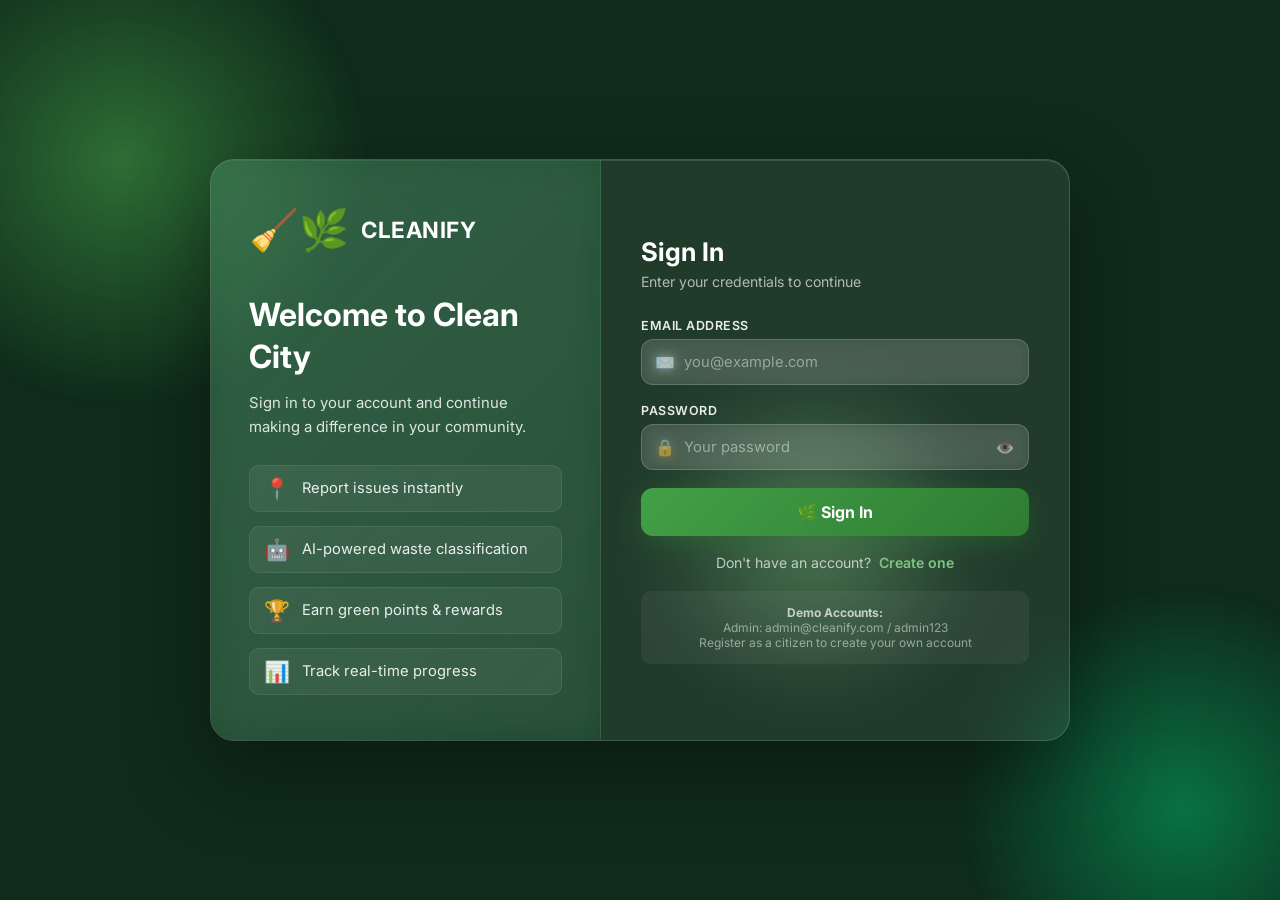
==== templates/index.html @ 33d27224 "initial clean commit" ====
<!DOCTYPE html>
<html lang="en">
<head>
    <meta charset="UTF-8">
    <meta name="viewport" content="width=device-width, initial-scale=1.0">
    <title>Sign In - CLEANIFY</title>
    <link href="https://fonts.googleapis.com/css2?family=Inter:wght@400;500;600;700;800&display=swap" rel="stylesheet">
    <style>
        * { margin: 0; padding: 0; box-sizing: border-box; }
        body {
            font-family: 'Inter', sans-serif;
            background: #0f2b1a;
            min-height: 100vh;
            display: flex;
            align-items: center;
            justify-content: center;
            position: relative;
            overflow: hidden;
        }
        body::before {
            content: '';
            position: fixed;
            top: -10%; left: -10%;
            width: 500px; height: 500px;
            background: radial-gradient(circle, rgba(76,175,80,0.5) 0%, transparent 70%);
            border-radius: 50%;
            animation: blob1 18s ease-in-out infinite;
            z-index: 0;
        }
        body::after {
            content: '';
            position: fixed;
            bottom: -15%; right: -10%;
            width: 450px; height: 450px;
            background: radial-gradient(circle, rgba(0,200,120,0.45) 0%, transparent 70%);
            border-radius: 50%;
            animation: blob2 22s ease-in-out infinite;
            z-index: 0;
        }
        @keyframes blob1 { 0%,100%{transform:translate(0,0) scale(1);} 33%{transform:translate(80px,60px) scale(1.15);} 66%{transform:translate(-40px,100px) scale(0.9);} }
        @keyframes blob2 { 0%,100%{transform:translate(0,0) scale(1);} 33%{transform:translate(-70px,-50px) scale(1.1);} 66%{transform:translate(50px,-80px) scale(0.95);} }
        @keyframes fadeInUp { from{opacity:0;transform:translateY(20px);} to{opacity:1;transform:translateY(0);} }
        @keyframes bounce { 0%,100%{transform:translateY(0);} 50%{transform:translateY(-10px);} }
        @keyframes spin { to{transform:rotate(360deg);} }

        .login-wrapper {
            width: 100%;
            max-width: 900px;
            padding: 20px;
            position: relative;
            z-index: 1;
            animation: fadeInUp 0.6s ease-out;
        }
        .login-container {
            display: grid;
            grid-template-columns: 1fr 1.2fr;
            background: rgba(255,255,255,0.08);
            border-radius: 24px;
            overflow: hidden;
            box-shadow: 0 30px 80px rgba(0,0,0,0.35), inset 0 1px 0 rgba(255,255,255,0.12);
            border: 1px solid rgba(255,255,255,0.15);
            backdrop-filter: blur(24px);
        }
        .login-branding {
            background: linear-gradient(135deg, rgba(46,125,79,0.45) 0%, rgba(27,94,54,0.35) 100%);
            backdrop-filter: blur(16px);
            border-right: 1px solid rgba(255,255,255,0.08);
            padding: 45px 38px;
            display: flex;
            flex-direction: column;
            justify-content: center;
            gap: 20px;
        }
        .brand-header { display:flex;align-items:center;gap:12px;margin-bottom:20px; }
        .brand-header .logo-icon { font-size:2.5rem;animation:bounce 2s ease-in-out infinite; }
        .brand-header .logo-text { font-size:1.4rem;font-weight:700;color:white;letter-spacing:0.5px; }
        .brand-content h1 { font-size:2rem;color:white;margin-bottom:15px;line-height:1.3; }
        .brand-content p { font-size:0.93rem;color:rgba(255,255,255,0.85);line-height:1.6;margin-bottom:25px; }
        .features-list { list-style:none;display:flex;flex-direction:column;gap:14px; }
        .features-list li {
            display:flex;align-items:center;gap:12px;font-size:0.92rem;color:rgba(255,255,255,0.9);
            padding:10px 14px;background:rgba(255,255,255,0.06);border-radius:10px;
            border:1px solid rgba(255,255,255,0.08);transition:all 0.3s ease;
        }
        .features-list li:hover { background:rgba(255,255,255,0.1);transform:translateX(4px); }
        .feature-icon { font-size:1.3rem;flex-shrink:0; }

        .login-form-wrapper {
            padding: 50px 40px;
            display: flex;
            flex-direction: column;
            justify-content: center;
        }
        .form-header { margin-bottom:28px; }
        .form-header h2 { font-size:1.6rem;color:white;margin-bottom:6px;font-weight:700; }
        .form-header p { font-size:0.88rem;color:rgba(255,255,255,0.65); }

        .form-group { margin-bottom:18px; }
        .form-group label { display:block;font-size:0.78rem;font-weight:600;color:rgba(255,255,255,0.9);margin-bottom:6px;text-transform:uppercase;letter-spacing:0.5px; }
        .input-wrapper { position:relative; }
        .input-icon { position:absolute;left:14px;top:50%;transform:translateY(-50%);font-size:1rem;opacity:0.5;pointer-events:none; }
        .input-wrapper input {
            width:100%;padding:13px 14px 13px 42px;
            border:1.5px solid rgba(255,255,255,0.18);border-radius:12px;
            background:rgba(255,255,255,0.1);backdrop-filter:blur(6px);
            color:white;font-size:0.92rem;font-family:'Inter',sans-serif;
            transition:all 0.35s;
        }
        .input-wrapper input::placeholder { color:rgba(255,255,255,0.45); }
        .input-wrapper input:focus { outline:none;border-color:#4caf50;background:rgba(255,255,255,0.1);box-shadow:0 0 0 4px rgba(76,175,80,0.15); }
        .toggle-password {
            position:absolute;right:14px;top:50%;transform:translateY(-50%);
            background:none;border:none;color:rgba(255,255,255,0.5);cursor:pointer;font-size:1rem;
        }
        .toggle-password:hover { color:rgba(255,255,255,0.8); }

        .login-btn {
            width:100%;padding:14px;
            background:linear-gradient(135deg,#43a047 0%,#2e7d32 100%);
            border:none;border-radius:12px;color:white;font-size:1rem;font-weight:700;
            font-family:'Inter',sans-serif;cursor:pointer;
            transition:all 0.35s;box-shadow:0 8px 24px rgba(46,125,50,0.35);
            position:relative;overflow:hidden;
        }
        .login-btn:hover:not(:disabled) { transform:translateY(-3px);box-shadow:0 14px 36px rgba(46,125,50,0.5); }
        .login-btn:disabled { opacity:0.5;cursor:not-allowed; }
        .login-btn .btn-loading { display:none; }
        .login-btn.loading .btn-text { visibility:hidden; }
        .login-btn.loading .btn-loading { display:block;position:absolute;top:50%;left:50%;transform:translate(-50%,-50%); }
        .spinner { width:22px;height:22px;border:3px solid rgba(255,255,255,0.3);border-top-color:white;border-radius:50%;animation:spin 0.7s linear infinite; }

        .auth-msg { margin-top:14px;padding:12px;border-radius:10px;text-align:center;font-size:0.88rem;font-weight:500;display:none; }
        .auth-msg.success { background:rgba(129,199,132,0.15);color:#81c784;border:1px solid rgba(129,199,132,0.3); }
        .auth-msg.error { background:rgba(255,71,87,0.15);color:#ff4757;border:1px solid rgba(255,71,87,0.3); }

        .register-prompt { text-align:center;margin-top:18px;font-size:0.88rem;color:rgba(255,255,255,0.7); }
        .register-prompt a { color:#81c784;text-decoration:none;font-weight:600;margin-left:4px; }
        .register-prompt a:hover { color:#a5d6a7; }

        @media (max-width: 768px) {
            .login-container { grid-template-columns: 1fr; }
            .login-branding { display: none; }
            .login-form-wrapper { padding: 36px 28px; }
        }
    </style>
</head>
<body>
    <div style="position:fixed;top:40%;left:50%;width:350px;height:350px;background:radial-gradient(circle,rgba(129,199,132,0.4) 0%,transparent 70%);border-radius:50%;animation:blob1 25s ease-in-out infinite reverse;z-index:0;"></div>

    <div class="login-wrapper">
        <div class="login-container">
            <!-- Branding -->
            <div class="login-branding">
                <div class="brand-header">
                    <span class="logo-icon">🧹🌿</span>
                    <span class="logo-text">CLEANIFY</span>
                </div>
                <div class="brand-content">
                    <h1>Welcome to Clean City</h1>
                    <p>Sign in to your account and continue making a difference in your community.</p>
                    <ul class="features-list">
                        <li><span class="feature-icon">📍</span>Report issues instantly</li>
                        <li><span class="feature-icon">🤖</span>AI-powered waste classification</li>
                        <li><span class="feature-icon">🏆</span>Earn green points & rewards</li>
                        <li><span class="feature-icon">📊</span>Track real-time progress</li>
                    </ul>
                </div>
            </div>

            <!-- Login Form -->
            <div class="login-form-wrapper">
                <div class="form-header">
                    <h2>Sign In</h2>
                    <p>Enter your credentials to continue</p>
                </div>

                <form id="loginForm" onsubmit="handleLogin(event)" novalidate>
                    <div class="form-group">
                        <label for="email">Email Address</label>
                        <div class="input-wrapper">
                            <span class="input-icon">✉️</span>
                            <input type="email" id="email" placeholder="you@example.com" required autocomplete="email">
                        </div>
                    </div>

                    <div class="form-group">
                        <label for="password">Password</label>
                        <div class="input-wrapper">
                            <span class="input-icon">🔒</span>
                            <input type="password" id="password" placeholder="Your password" required autocomplete="current-password">
                            <button type="button" class="toggle-password" onclick="toggleVis('password', this)">👁️</button>
                        </div>
                    </div>

                    <button type="submit" class="login-btn" id="loginBtn">
                        <span class="btn-text">🌿 Sign In</span>
                        <span class="btn-loading"><div class="spinner"></div></span>
                    </button>
                </form>

                <div id="authMsg" class="auth-msg"></div>

                <p class="register-prompt">
                    Don't have an account? <a href="./reg.html">Create one</a>
                </p>

                <div style="margin-top:20px;padding:14px;background:rgba(255,255,255,0.05);border-radius:10px;font-size:12px;color:rgba(255,255,255,0.5);text-align:center;">
                    <strong style="color:rgba(255,255,255,0.7);">Demo Accounts:</strong><br>
                    Admin: admin@cleanify.com / admin123<br>
                    Register as a citizen to create your own account
                </div>
            </div>
        </div>
    </div>

    <script>
        const API = '';

        // If already logged in, redirect
        const token = localStorage.getItem('cleanify_token');
        const role = localStorage.getItem('cleanify_role');
        if (token) {
            if (role === 'admin') window.location.href = './admin.html';
            else window.location.href = './user.html';
        }

        function toggleVis(inputId, btn) {
            const input = document.getElementById(inputId);
            input.type = input.type === 'password' ? 'text' : 'password';
            btn.textContent = input.type === 'password' ? '👁️' : '🙈';
        }

        async function handleLogin(e) {
            e.preventDefault();
            const email = document.getElementById('email').value.trim();
            const password = document.getElementById('password').value;
            const btn = document.getElementById('loginBtn');
            const msgEl = document.getElementById('authMsg');

            if (!email || !password) {
                showMsg('Please enter email and password.', 'error');
                return;
            }

            btn.classList.add('loading');
            btn.disabled = true;
            msgEl.style.display = 'none';

            try {
                const res = await fetch(`${API}/api/auth/login`, {
                    method: 'POST',
                    headers: { 'Content-Type': 'application/json' },
                    body: JSON.stringify({ email, password })
                });

                const data = await res.json();
                if (!res.ok) throw new Error(data.error || 'Login failed');

                localStorage.setItem('cleanify_token', data.token);
                localStorage.setItem('cleanify_role', data.role);
                localStorage.setItem('cleanify_name', data.fullname);

                showMsg(`✅ Welcome back, ${data.fullname}! Redirecting...`, 'success');
                setTimeout(() => {
                    if (data.role === 'admin') window.location.href = './admin.html';
                    else window.location.href = './user.html';
                }, 1000);

            } catch (err) {
                showMsg(err.message, 'error');
            } finally {
                btn.classList.remove('loading');
                btn.disabled = false;
            }
        }

        function showMsg(msg, type) {
            const el = document.getElementById('authMsg');
            el.textContent = msg;
            el.className = `auth-msg ${type}`;
            el.style.display = 'block';
        }
    </script>
</body>
</html>
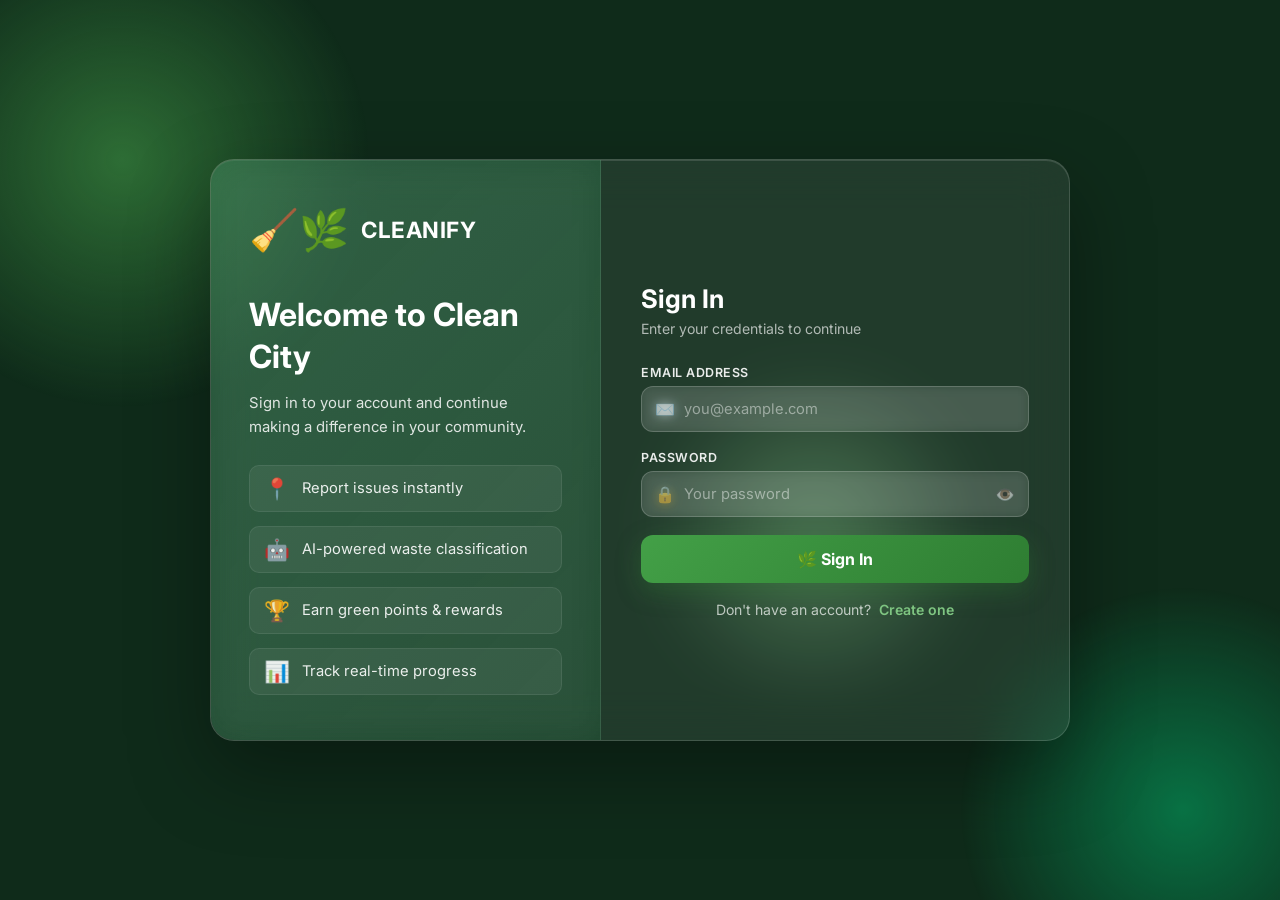
==== commit 06031c11: "new frontend" ====
--- a/templates/index.html
+++ b/templates/index.html
@@ -7,149 +7,57 @@
     <link href="https://fonts.googleapis.com/css2?family=Inter:wght@400;500;600;700;800&display=swap" rel="stylesheet">
     <style>
         * { margin: 0; padding: 0; box-sizing: border-box; }
-        body {
-            font-family: 'Inter', sans-serif;
-            background: #0f2b1a;
-            min-height: 100vh;
-            display: flex;
-            align-items: center;
-            justify-content: center;
-            position: relative;
-            overflow: hidden;
-        }
-        body::before {
-            content: '';
-            position: fixed;
-            top: -10%; left: -10%;
-            width: 500px; height: 500px;
-            background: radial-gradient(circle, rgba(76,175,80,0.5) 0%, transparent 70%);
-            border-radius: 50%;
-            animation: blob1 18s ease-in-out infinite;
-            z-index: 0;
-        }
-        body::after {
-            content: '';
-            position: fixed;
-            bottom: -15%; right: -10%;
-            width: 450px; height: 450px;
-            background: radial-gradient(circle, rgba(0,200,120,0.45) 0%, transparent 70%);
-            border-radius: 50%;
-            animation: blob2 22s ease-in-out infinite;
-            z-index: 0;
-        }
+        body { font-family: 'Inter', sans-serif; background: #0f2b1a; min-height: 100vh; display: flex; align-items: center; justify-content: center; position: relative; overflow: hidden; }
+        body::before { content: ''; position: fixed; top: -10%; left: -10%; width: 500px; height: 500px; background: radial-gradient(circle, rgba(76,175,80,0.5) 0%, transparent 70%); border-radius: 50%; animation: blob1 18s ease-in-out infinite; z-index: 0; }
+        body::after { content: ''; position: fixed; bottom: -15%; right: -10%; width: 450px; height: 450px; background: radial-gradient(circle, rgba(0,200,120,0.45) 0%, transparent 70%); border-radius: 50%; animation: blob2 22s ease-in-out infinite; z-index: 0; }
         @keyframes blob1 { 0%,100%{transform:translate(0,0) scale(1);} 33%{transform:translate(80px,60px) scale(1.15);} 66%{transform:translate(-40px,100px) scale(0.9);} }
         @keyframes blob2 { 0%,100%{transform:translate(0,0) scale(1);} 33%{transform:translate(-70px,-50px) scale(1.1);} 66%{transform:translate(50px,-80px) scale(0.95);} }
         @keyframes fadeInUp { from{opacity:0;transform:translateY(20px);} to{opacity:1;transform:translateY(0);} }
         @keyframes bounce { 0%,100%{transform:translateY(0);} 50%{transform:translateY(-10px);} }
         @keyframes spin { to{transform:rotate(360deg);} }
-
-        .login-wrapper {
-            width: 100%;
-            max-width: 900px;
-            padding: 20px;
-            position: relative;
-            z-index: 1;
-            animation: fadeInUp 0.6s ease-out;
-        }
-        .login-container {
-            display: grid;
-            grid-template-columns: 1fr 1.2fr;
-            background: rgba(255,255,255,0.08);
-            border-radius: 24px;
-            overflow: hidden;
-            box-shadow: 0 30px 80px rgba(0,0,0,0.35), inset 0 1px 0 rgba(255,255,255,0.12);
-            border: 1px solid rgba(255,255,255,0.15);
-            backdrop-filter: blur(24px);
-        }
-        .login-branding {
-            background: linear-gradient(135deg, rgba(46,125,79,0.45) 0%, rgba(27,94,54,0.35) 100%);
-            backdrop-filter: blur(16px);
-            border-right: 1px solid rgba(255,255,255,0.08);
-            padding: 45px 38px;
-            display: flex;
-            flex-direction: column;
-            justify-content: center;
-            gap: 20px;
-        }
+        .login-wrapper { width:100%;max-width:900px;padding:20px;position:relative;z-index:1;animation:fadeInUp 0.6s ease-out; }
+        .login-container { display:grid;grid-template-columns:1fr 1.2fr;background:rgba(255,255,255,0.08);border-radius:24px;overflow:hidden;box-shadow:0 30px 80px rgba(0,0,0,0.35),inset 0 1px 0 rgba(255,255,255,0.12);border:1px solid rgba(255,255,255,0.15);backdrop-filter:blur(24px); }
+        .login-branding { background:linear-gradient(135deg,rgba(46,125,79,0.45) 0%,rgba(27,94,54,0.35) 100%);backdrop-filter:blur(16px);border-right:1px solid rgba(255,255,255,0.08);padding:45px 38px;display:flex;flex-direction:column;justify-content:center;gap:20px; }
         .brand-header { display:flex;align-items:center;gap:12px;margin-bottom:20px; }
         .brand-header .logo-icon { font-size:2.5rem;animation:bounce 2s ease-in-out infinite; }
         .brand-header .logo-text { font-size:1.4rem;font-weight:700;color:white;letter-spacing:0.5px; }
         .brand-content h1 { font-size:2rem;color:white;margin-bottom:15px;line-height:1.3; }
         .brand-content p { font-size:0.93rem;color:rgba(255,255,255,0.85);line-height:1.6;margin-bottom:25px; }
         .features-list { list-style:none;display:flex;flex-direction:column;gap:14px; }
-        .features-list li {
-            display:flex;align-items:center;gap:12px;font-size:0.92rem;color:rgba(255,255,255,0.9);
-            padding:10px 14px;background:rgba(255,255,255,0.06);border-radius:10px;
-            border:1px solid rgba(255,255,255,0.08);transition:all 0.3s ease;
-        }
+        .features-list li { display:flex;align-items:center;gap:12px;font-size:0.92rem;color:rgba(255,255,255,0.9);padding:10px 14px;background:rgba(255,255,255,0.06);border-radius:10px;border:1px solid rgba(255,255,255,0.08);transition:all 0.3s ease; }
         .features-list li:hover { background:rgba(255,255,255,0.1);transform:translateX(4px); }
         .feature-icon { font-size:1.3rem;flex-shrink:0; }
-
-        .login-form-wrapper {
-            padding: 50px 40px;
-            display: flex;
-            flex-direction: column;
-            justify-content: center;
-        }
+        .login-form-wrapper { padding:50px 40px;display:flex;flex-direction:column;justify-content:center; }
         .form-header { margin-bottom:28px; }
         .form-header h2 { font-size:1.6rem;color:white;margin-bottom:6px;font-weight:700; }
         .form-header p { font-size:0.88rem;color:rgba(255,255,255,0.65); }
-
         .form-group { margin-bottom:18px; }
         .form-group label { display:block;font-size:0.78rem;font-weight:600;color:rgba(255,255,255,0.9);margin-bottom:6px;text-transform:uppercase;letter-spacing:0.5px; }
         .input-wrapper { position:relative; }
         .input-icon { position:absolute;left:14px;top:50%;transform:translateY(-50%);font-size:1rem;opacity:0.5;pointer-events:none; }
-        .input-wrapper input {
-            width:100%;padding:13px 14px 13px 42px;
-            border:1.5px solid rgba(255,255,255,0.18);border-radius:12px;
-            background:rgba(255,255,255,0.1);backdrop-filter:blur(6px);
-            color:white;font-size:0.92rem;font-family:'Inter',sans-serif;
-            transition:all 0.35s;
-        }
+        .input-wrapper input { width:100%;padding:13px 14px 13px 42px;border:1.5px solid rgba(255,255,255,0.18);border-radius:12px;background:rgba(255,255,255,0.1);backdrop-filter:blur(6px);color:white;font-size:0.92rem;font-family:'Inter',sans-serif;transition:all 0.35s; }
         .input-wrapper input::placeholder { color:rgba(255,255,255,0.45); }
-        .input-wrapper input:focus { outline:none;border-color:#4caf50;background:rgba(255,255,255,0.1);box-shadow:0 0 0 4px rgba(76,175,80,0.15); }
-        .toggle-password {
-            position:absolute;right:14px;top:50%;transform:translateY(-50%);
-            background:none;border:none;color:rgba(255,255,255,0.5);cursor:pointer;font-size:1rem;
-        }
-        .toggle-password:hover { color:rgba(255,255,255,0.8); }
-
-        .login-btn {
-            width:100%;padding:14px;
-            background:linear-gradient(135deg,#43a047 0%,#2e7d32 100%);
-            border:none;border-radius:12px;color:white;font-size:1rem;font-weight:700;
-            font-family:'Inter',sans-serif;cursor:pointer;
-            transition:all 0.35s;box-shadow:0 8px 24px rgba(46,125,50,0.35);
-            position:relative;overflow:hidden;
-        }
+        .input-wrapper input:focus { outline:none;border-color:#4caf50;box-shadow:0 0 0 4px rgba(76,175,80,0.15); }
+        .toggle-password { position:absolute;right:14px;top:50%;transform:translateY(-50%);background:none;border:none;color:rgba(255,255,255,0.5);cursor:pointer;font-size:1rem; }
+        .login-btn { width:100%;padding:14px;background:linear-gradient(135deg,#43a047 0%,#2e7d32 100%);border:none;border-radius:12px;color:white;font-size:1rem;font-weight:700;font-family:'Inter',sans-serif;cursor:pointer;transition:all 0.35s;box-shadow:0 8px 24px rgba(46,125,50,0.35);position:relative;overflow:hidden; }
         .login-btn:hover:not(:disabled) { transform:translateY(-3px);box-shadow:0 14px 36px rgba(46,125,50,0.5); }
         .login-btn:disabled { opacity:0.5;cursor:not-allowed; }
         .login-btn .btn-loading { display:none; }
         .login-btn.loading .btn-text { visibility:hidden; }
         .login-btn.loading .btn-loading { display:block;position:absolute;top:50%;left:50%;transform:translate(-50%,-50%); }
         .spinner { width:22px;height:22px;border:3px solid rgba(255,255,255,0.3);border-top-color:white;border-radius:50%;animation:spin 0.7s linear infinite; }
-
         .auth-msg { margin-top:14px;padding:12px;border-radius:10px;text-align:center;font-size:0.88rem;font-weight:500;display:none; }
         .auth-msg.success { background:rgba(129,199,132,0.15);color:#81c784;border:1px solid rgba(129,199,132,0.3); }
         .auth-msg.error { background:rgba(255,71,87,0.15);color:#ff4757;border:1px solid rgba(255,71,87,0.3); }
-
         .register-prompt { text-align:center;margin-top:18px;font-size:0.88rem;color:rgba(255,255,255,0.7); }
         .register-prompt a { color:#81c784;text-decoration:none;font-weight:600;margin-left:4px; }
-        .register-prompt a:hover { color:#a5d6a7; }
-
-        @media (max-width: 768px) {
-            .login-container { grid-template-columns: 1fr; }
-            .login-branding { display: none; }
-            .login-form-wrapper { padding: 36px 28px; }
-        }
+        @media (max-width:768px) { .login-container{grid-template-columns:1fr;} .login-branding{display:none;} .login-form-wrapper{padding:36px 28px;} }
     </style>
 </head>
 <body>
     <div style="position:fixed;top:40%;left:50%;width:350px;height:350px;background:radial-gradient(circle,rgba(129,199,132,0.4) 0%,transparent 70%);border-radius:50%;animation:blob1 25s ease-in-out infinite reverse;z-index:0;"></div>
-
     <div class="login-wrapper">
         <div class="login-container">
-            <!-- Branding -->
             <div class="login-branding">
                 <div class="brand-header">
                     <span class="logo-icon">🧹🌿</span>
@@ -166,14 +74,11 @@
                     </ul>
                 </div>
             </div>
-
-            <!-- Login Form -->
             <div class="login-form-wrapper">
                 <div class="form-header">
                     <h2>Sign In</h2>
                     <p>Enter your credentials to continue</p>
                 </div>
-
                 <form id="loginForm" onsubmit="handleLogin(event)" novalidate>
                     <div class="form-group">
                         <label for="email">Email Address</label>
@@ -182,104 +87,57 @@
                             <input type="email" id="email" placeholder="you@example.com" required autocomplete="email">
                         </div>
                     </div>
-
                     <div class="form-group">
                         <label for="password">Password</label>
                         <div class="input-wrapper">
                             <span class="input-icon">🔒</span>
                             <input type="password" id="password" placeholder="Your password" required autocomplete="current-password">
-                            <button type="button" class="toggle-password" onclick="toggleVis('password', this)">👁️</button>
+                            <button type="button" class="toggle-password" onclick="toggleVis('password',this)">👁️</button>
                         </div>
                     </div>
-
                     <button type="submit" class="login-btn" id="loginBtn">
                         <span class="btn-text">🌿 Sign In</span>
                         <span class="btn-loading"><div class="spinner"></div></span>
                     </button>
                 </form>
-
                 <div id="authMsg" class="auth-msg"></div>
-
-                <p class="register-prompt">
-                    Don't have an account? <a href="./reg.html">Create one</a>
-                </p>
-
-                <div style="margin-top:20px;padding:14px;background:rgba(255,255,255,0.05);border-radius:10px;font-size:12px;color:rgba(255,255,255,0.5);text-align:center;">
-                    <strong style="color:rgba(255,255,255,0.7);">Demo Accounts:</strong><br>
-                    Admin: admin@cleanify.com / admin123<br>
-                    Register as a citizen to create your own account
-                </div>
+                <p class="register-prompt">Don't have an account? <a href="./reg.html">Create one</a></p>
             </div>
         </div>
     </div>
-
     <script>
-        const API = '';
-
-        // If already logged in, redirect
+        const API = 'https://cleanify-6yh1.onrender.com';
         const token = localStorage.getItem('cleanify_token');
         const role = localStorage.getItem('cleanify_role');
-        if (token) {
-            if (role === 'admin') window.location.href = './admin.html';
-            else window.location.href = './user.html';
+        if (token) { window.location.href = role === 'admin' ? './admin.html' : './user.html'; }
+        function toggleVis(id, btn) {
+            const inp = document.getElementById(id);
+            inp.type = inp.type === 'password' ? 'text' : 'password';
+            btn.textContent = inp.type === 'password' ? '👁️' : '🙈';
         }
-
-        function toggleVis(inputId, btn) {
-            const input = document.getElementById(inputId);
-            input.type = input.type === 'password' ? 'text' : 'password';
-            btn.textContent = input.type === 'password' ? '👁️' : '🙈';
-        }
-
         async function handleLogin(e) {
             e.preventDefault();
             const email = document.getElementById('email').value.trim();
             const password = document.getElementById('password').value;
             const btn = document.getElementById('loginBtn');
-            const msgEl = document.getElementById('authMsg');
-
-            if (!email || !password) {
-                showMsg('Please enter email and password.', 'error');
-                return;
-            }
-
-            btn.classList.add('loading');
-            btn.disabled = true;
-            msgEl.style.display = 'none';
-
+            if (!email || !password) { showMsg('Please enter email and password.', 'error'); return; }
+            btn.classList.add('loading'); btn.disabled = true;
             try {
-                const res = await fetch(`${API}/api/auth/login`, {
-                    method: 'POST',
-                    headers: { 'Content-Type': 'application/json' },
-                    body: JSON.stringify({ email, password })
-                });
-
+                const res = await fetch(`${API}/api/auth/login`, { method:'POST', headers:{'Content-Type':'application/json'}, body: JSON.stringify({email, password}) });
                 const data = await res.json();
                 if (!res.ok) throw new Error(data.error || 'Login failed');
-
                 localStorage.setItem('cleanify_token', data.token);
                 localStorage.setItem('cleanify_role', data.role);
                 localStorage.setItem('cleanify_name', data.fullname);
-
                 showMsg(`✅ Welcome back, ${data.fullname}! Redirecting...`, 'success');
-                setTimeout(() => {
-                    if (data.role === 'admin') window.location.href = './admin.html';
-                    else window.location.href = './user.html';
-                }, 1000);
-
-            } catch (err) {
-                showMsg(err.message, 'error');
-            } finally {
-                btn.classList.remove('loading');
-                btn.disabled = false;
-            }
+                setTimeout(() => { window.location.href = data.role === 'admin' ? './admin.html' : './user.html'; }, 1000);
+            } catch(err) { showMsg(err.message, 'error'); }
+            finally { btn.classList.remove('loading'); btn.disabled = false; }
         }
-
         function showMsg(msg, type) {
             const el = document.getElementById('authMsg');
-            el.textContent = msg;
-            el.className = `auth-msg ${type}`;
-            el.style.display = 'block';
+            el.textContent = msg; el.className = `auth-msg ${type}`; el.style.display = 'block';
         }
     </script>
 </body>
-</html>
+</html>
